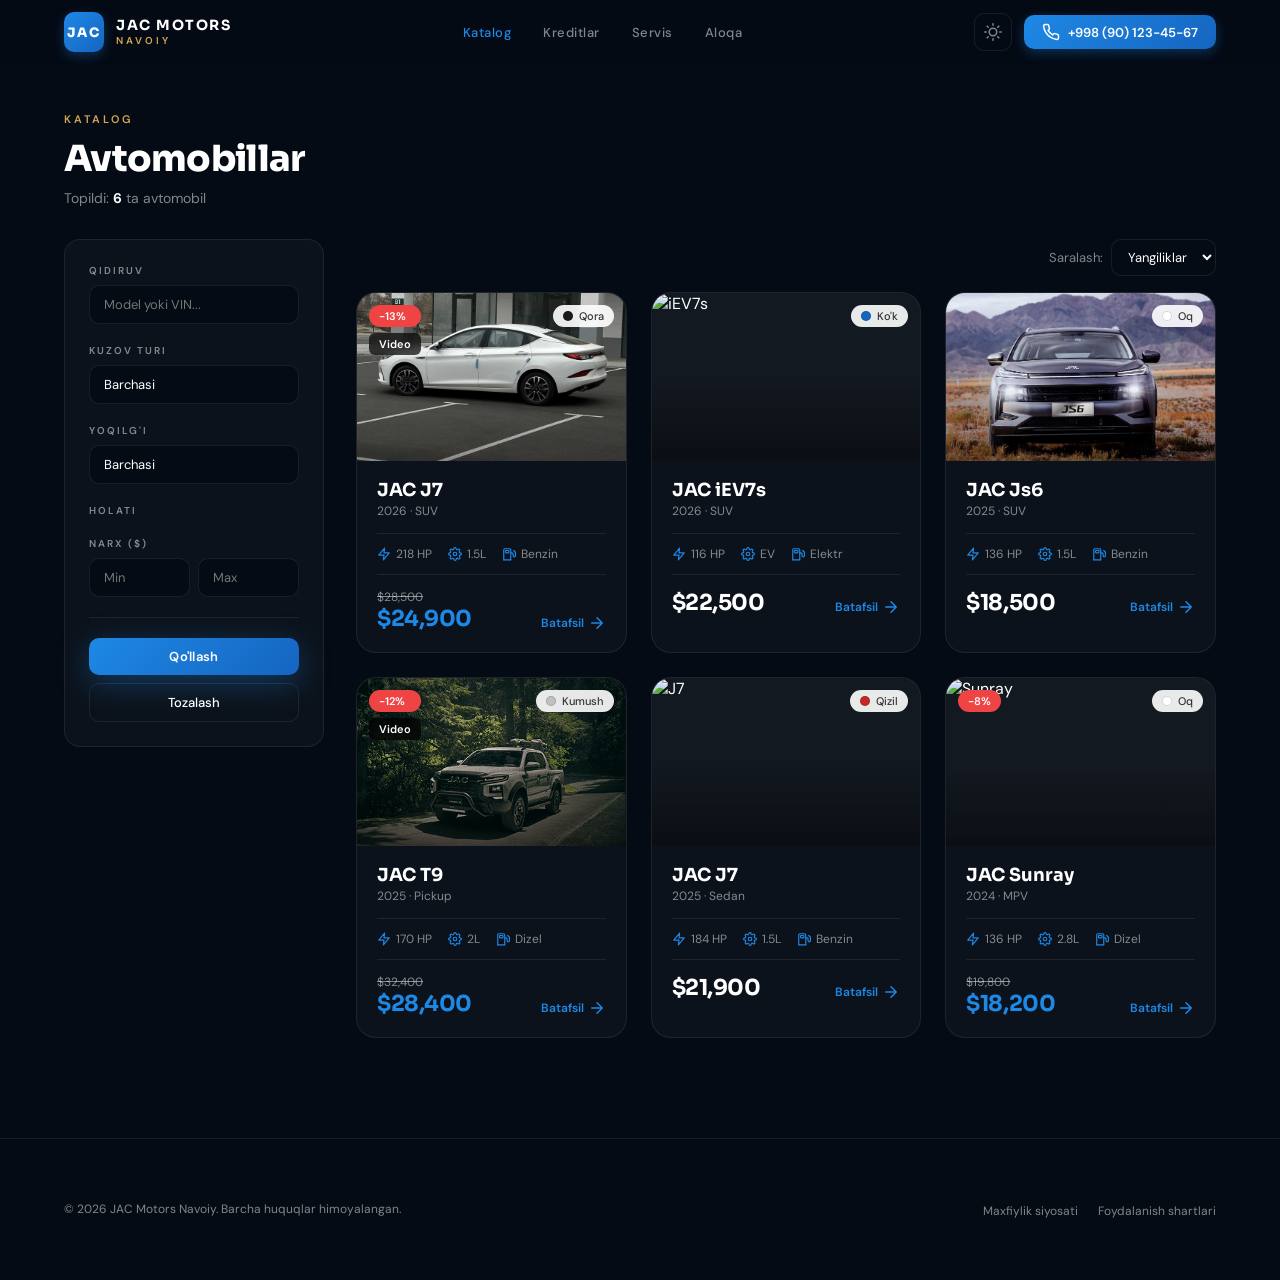
==== catalog.html @ 4b91e2b8 "Initial commit" ====
<!DOCTYPE html>
<html lang="uz">
<head>
  <meta charset="UTF-8">
  <meta name="viewport" content="width=device-width, initial-scale=1.0">
  <title>Katalog — JAC Motors Navoiy</title>
  <link rel="stylesheet" href="assets/css/style.css">
  <script>if(localStorage.getItem('theme')==='light')document.body.classList.add('light');</script>
</head>
<body>

  <nav class="nav" id="nav">
    <div class="container nav-inner">
      <a href="index.html" class="logo"><div class="logo-icon"><span>JAC</span></div><div class="logo-text"><p>JAC MOTORS</p><p>NAVOIY</p></div></a>
      <div class="nav-links"><a href="catalog.html" class="active">Katalog</a><a href="#">Kreditlar</a><a href="#">Servis</a><a href="#">Aloqa</a></div>
      <div class="nav-right">
        <button class="theme-btn" id="theme-btn" onclick="toggleTheme()"></button>
        <a href="tel:+998901234567" class="phone-btn" id="phone-btn"></a>
        <button class="mobile-toggle" onclick="toggleMobileMenu()" id="menu-toggle"></button>
      </div>
    </div>
    <div class="container"><div class="mobile-menu" id="mobile-menu"><a href="catalog.html" class="active">Katalog</a><a href="#">Kreditlar</a><a href="#">Servis</a><a href="#">Aloqa</a></div></div>
  </nav>

  <main style="padding-top:80px">
    <section class="container" style="padding:32px 24px 100px">
      <div class="anim-1">
        <p class="section-label">KATALOG</p>
        <h1 class="section-title">Avtomobillar</h1>
        <p style="font-size:14px;color:var(--text-muted);margin-top:8px">Topildi: <strong style="color:var(--text)" id="total-count">0</strong> ta avtomobil</p>
      </div>

      <div style="display:grid;grid-template-columns:260px 1fr;gap:32px;margin-top:32px" class="anim-2">
        <!-- SIDEBAR -->
        <aside>
          <button class="btn-outline btn-sm btn-block" onclick="toggleFilterPanel()" id="filter-toggle-btn" style="display:none;margin-bottom:16px"></button>

          <form class="filter-panel" id="filter-form" onsubmit="event.preventDefault();applyFilters();">
            <div class="filter-group">
              <label>QIDIRUV</label>
              <input type="text" id="f-search" placeholder="Model yoki VIN..." class="input">
            </div>
            <div class="filter-group">
              <label>KUZOV TURI</label>
              <select id="f-body"><option value="">Barchasi</option><option value="suv">SUV</option><option value="sedan">Sedan</option><option value="pickup">Pickup</option><option value="mpv">MPV</option></select>
            </div>
            <div class="filter-group">
              <label>YOQILG'I</label>
              <select id="f-fuel"><option value="">Barchasi</option><option value="petrol">Benzin</option><option value="diesel">Dizel</option><option value="electric">Elektr</option></select>
            </div>
            <div class="filter-group">
              <label>HOLATI</label>
<!--              <div class="radio-group">-->
<!--                <label><input type="radio" name="cond" value="" checked> Barchasi</label>-->
<!--                <label><input type="radio" name="cond" value="new"> Yangi</label>-->
<!--                <label><input type="radio" name="cond" value="used"> Ishlatilgan</label>-->
<!--              </div>-->
            </div>
            <div class="filter-group">
              <label>NARX ($)</label>
              <div style="display:grid;grid-template-columns:1fr 1fr;gap:8px">
                <input type="number" id="f-min" placeholder="Min">
                <input type="number" id="f-max" placeholder="Max">
              </div>
            </div>
            <hr class="filter-divider">
            <button type="submit" class="btn-primary btn-sm btn-block">Qo'llash</button>
            <button type="button" class="btn-outline btn-sm btn-block" onclick="resetFilters()" style="margin-top:8px">Tozalash</button>
          </form>
        </aside>

        <!-- GRID -->
        <div>
          <div style="display:flex;justify-content:flex-end;margin-bottom:16px">
            <div style="display:flex;align-items:center;gap:8px">
              <span style="font-size:13px;color:var(--text-muted)">Saralash:</span>
              <select id="f-sort" onchange="applyFilters()" style="padding:8px 12px;font-size:13px;border-radius:10px;border:1px solid var(--border);background:var(--bg);color:var(--text);font-family:var(--font-body)">
                <option value="newest">Yangiliklar</option>
                <option value="price_asc">Narx ↑</option>
                <option value="price_desc">Narx ↓</option>
              </select>
            </div>
          </div>
          <div class="cars-grid" id="cars-grid"></div>
          <div class="empty-state" id="empty-state" style="display:none">
            <svg class="icon" style="width:64px;height:64px;color:var(--text-muted);opacity:0.3;margin:0 auto 16px;display:block" viewBox="0 0 24 24" stroke="currentColor" fill="none" stroke-width="1.5" stroke-linecap="round" stroke-linejoin="round"><circle cx="11" cy="11" r="8"/><line x1="21" y1="21" x2="16.65" y2="16.65"/></svg>
            <p style="font-family:var(--font-head);font-size:18px;font-weight:700;margin-bottom:4px">Hech narsa topilmadi</p>
            <p style="font-size:14px;color:var(--text-muted);margin-bottom:24px">Filterlarni o'zgartirib qayta urinib ko'ring</p>
            <button onclick="resetFilters()" class="btn-primary btn-sm">Filterlarni tozalash</button>
          </div>
        </div>
      </div>
    </section>
  </main>

  <footer class="footer">
    <div class="container">
      <div class="footer-bottom" style="margin-top:0;padding-top:0;border:none">
        <p>&copy; 2026 JAC Motors Navoiy. Barcha huquqlar himoyalangan.</p>
        <div><a href="#">Maxfiylik siyosati</a><a href="#">Foydalanish shartlari</a></div>
      </div>
    </div>
  </footer>

  <script src="assets/js/icons.js"></script>
  <script src="assets/js/data.js"></script>
  <script src="assets/js/main.js"></script>
  <script>
    function applyFilters() {
      let filtered = [...CARS];
      const q = document.getElementById('f-search').value.trim().toLowerCase();
      if (q) filtered = filtered.filter(c => c.model.toLowerCase().includes(q) || c.brand.toLowerCase().includes(q) || c.vin.toLowerCase().includes(q));
      const body = document.getElementById('f-body').value;
      if (body) filtered = filtered.filter(c => c.bodySlug === body);
      const fuel = document.getElementById('f-fuel').value;
      if (fuel) filtered = filtered.filter(c => c.fuelSlug === fuel);
      const min = parseInt(document.getElementById('f-min').value) || 0;
      const max = parseInt(document.getElementById('f-max').value) || Infinity;
      filtered = filtered.filter(c => finalPrice(c) >= min && finalPrice(c) <= max);
      const sort = document.getElementById('f-sort').value;
      if (sort === 'price_asc') filtered.sort((a,b) => finalPrice(a) - finalPrice(b));
      else if (sort === 'price_desc') filtered.sort((a,b) => finalPrice(b) - finalPrice(a));
      else filtered.sort((a,b) => b.year - a.year);

      document.getElementById('total-count').textContent = filtered.length;
      const grid = document.getElementById('cars-grid');
      const empty = document.getElementById('empty-state');
      if (filtered.length === 0) { grid.innerHTML = ''; empty.style.display = 'block'; }
      else { empty.style.display = 'none'; grid.innerHTML = filtered.map(renderCarCard).join(''); }
    }
    function resetFilters() {
      document.getElementById('f-search').value = '';
      document.getElementById('f-body').value = '';
      document.getElementById('f-fuel').value = '';
      document.getElementById('f-min').value = '';
      document.getElementById('f-max').value = '';
      document.getElementById('f-sort').value = 'newest';
      applyFilters();
    }
    function toggleFilterPanel() {
      document.getElementById('filter-form').classList.toggle('panel-hidden');
    }

    document.addEventListener('DOMContentLoaded', () => {
      document.getElementById('phone-btn').innerHTML = `${icon('phone')} <span class="phone-text">+998 (90) 123-45-67</span>`;
      document.getElementById('menu-toggle').innerHTML = icon('menu');
      document.getElementById('filter-toggle-btn').innerHTML = `${icon('filter')} Filterlar`;

      // URL params
      const p = new URLSearchParams(location.search);
      if (p.has('body_type')) document.getElementById('f-body').value = p.get('body_type');
      applyFilters();
    });
  </script>
</body>
</html>
---- assets/css/style.css ----
/* ===== JAC Motors Navoiy — Premium Design V2 ===== */
/* Sora (headings) + DM Sans (body) */

@import url('https://fonts.googleapis.com/css2?family=Sora:wght@400;500;600;700;800&family=DM+Sans:ital,wght@0,400;0,500;0,600;0,700;1,400&display=swap');

:root {
  --font-head: 'Sora', sans-serif;
  --font-body: 'DM Sans', sans-serif;
  /* Dark theme (default) */
  --bg: #050B14; --bg2: #0A1628; --card-bg: rgba(255,255,255,0.03);
  --text: #FFFFFF; --text-muted: rgba(255,255,255,0.5);
  --accent: #1E88E5; --accent-light: #64B5F6; --accent-dark: #1565C0;
  --gold: #D4A853; --gold-dim: rgba(212,168,83,0.1);
  --border: rgba(255,255,255,0.08); --img-bg: rgba(255,255,255,0.03);
  --nav-bg: rgba(5,11,20,0.85);
  --danger: #ef4444; --success: #10b981;
}
.light {
  --bg: #F8F9FC; --bg2: #FFFFFF; --card-bg: #FFFFFF;
  --text: #0A1628; --text-muted: rgba(10,22,40,0.5);
  --accent: #1E88E5; --accent-light: #1565C0; --accent-dark: #0D47A1;
  --gold: #B8860B; --gold-dim: rgba(212,168,83,0.12);
  --border: rgba(10,22,40,0.08); --img-bg: #F0F2F5;
  --nav-bg: rgba(255,255,255,0.85);
}

* { margin: 0; padding: 0; box-sizing: border-box; }
html { scroll-behavior: smooth; }
body {
  background: var(--bg); color: var(--text);
  font-family: var(--font-body);
  transition: background 0.4s, color 0.4s;
  min-height: 100vh;
}
a { text-decoration: none; color: inherit; }
img { display: block; max-width: 100%; }
ul { list-style: none; }
button { font-family: var(--font-body); }
::-webkit-scrollbar { width: 6px; }
::-webkit-scrollbar-track { background: transparent; }
::-webkit-scrollbar-thumb { background: rgba(128,128,128,0.3); border-radius: 3px; }

/* === ICON SYSTEM === */
.icon {
  width: 18px; height: 18px; flex-shrink: 0;
  stroke: currentColor; fill: none;
  stroke-width: 2; stroke-linecap: round; stroke-linejoin: round;
}
.icon-sm { width: 14px; height: 14px; }
.icon-md { width: 20px; height: 20px; }
.icon-lg { width: 24px; height: 24px; }

/* === ANIMATIONS === */
@keyframes float { 0%,100% { transform: translateY(0); } 50% { transform: translateY(-8px); } }
@keyframes fadeUp { from { opacity: 0; transform: translateY(30px); } to { opacity: 1; transform: translateY(0); } }
@keyframes fadeRight { from { opacity: 0; transform: translateX(40px); } to { opacity: 1; transform: translateX(0); } }
@keyframes pulseGlow { 0%,100% { box-shadow: 0 0 8px rgba(30,136,229,0.3); } 50% { box-shadow: 0 0 20px rgba(30,136,229,0.6); } }

.reveal { opacity: 0; transform: translateY(30px); transition: all 0.7s cubic-bezier(0.16,1,0.3,1); }
.reveal.visible { opacity: 1; transform: translateY(0); }
.anim-1 { animation: fadeUp 0.8s cubic-bezier(0.16,1,0.3,1) 0s both; }
.anim-2 { animation: fadeUp 0.8s cubic-bezier(0.16,1,0.3,1) 0.1s both; }
.anim-3 { animation: fadeUp 0.8s cubic-bezier(0.16,1,0.3,1) 0.2s both; }
.anim-4 { animation: fadeUp 0.8s cubic-bezier(0.16,1,0.3,1) 0.3s both; }
.anim-5 { animation: fadeUp 0.8s cubic-bezier(0.16,1,0.3,1) 0.5s both; }

/* === LAYOUT === */
.container { max-width: 1200px; margin: 0 auto; padding: 0 24px; }

/* === NAV === */
.nav {
  position: fixed; top: 0; left: 0; right: 0; z-index: 50;
  background: var(--nav-bg); backdrop-filter: blur(20px) saturate(180%);
  -webkit-backdrop-filter: blur(20px) saturate(180%);
  border-bottom: 1px solid transparent; transition: border-color 0.3s;
}
.nav.scrolled { border-bottom-color: var(--border); }
.nav-inner { display: flex; justify-content: space-between; align-items: center; height: 64px; }
.logo { display: flex; align-items: center; gap: 12px; }
.logo-icon {
  width: 40px; height: 40px; border-radius: 10px;
  background: linear-gradient(135deg, var(--accent), var(--accent-dark));
  display: flex; align-items: center; justify-content: center;
  box-shadow: 0 4px 12px rgba(30,136,229,0.3);
}
.logo-icon span { color: #fff; font-family: var(--font-head); font-weight: 800; font-size: 13px; letter-spacing: 2px; }
.logo-text p:first-child { font-family: var(--font-head); font-size: 14px; font-weight: 700; letter-spacing: 1.5px; line-height: 1.2; }
.logo-text p:last-child { font-size: 10px; letter-spacing: 3px; color: var(--gold); font-weight: 600; }
.nav-links { display: flex; gap: 32px; }
.nav-links a { font-size: 13px; font-weight: 500; color: var(--text-muted); transition: color 0.2s; letter-spacing: 0.5px; }
.nav-links a:hover, .nav-links a.active { color: var(--accent); }
.nav-right { display: flex; align-items: center; gap: 12px; }
.theme-btn {
  width: 38px; height: 38px; border-radius: 10px; border: 1px solid var(--border);
  background: transparent; cursor: pointer; color: var(--text-muted);
  display: flex; align-items: center; justify-content: center; transition: all 0.2s;
}
.theme-btn:hover { background: var(--border); color: var(--text); }
.phone-btn {
  display: inline-flex; align-items: center; gap: 8px;
  padding: 8px 18px; border-radius: 10px;
  background: linear-gradient(135deg, var(--accent), var(--accent-dark));
  color: #fff; font-size: 13px; font-weight: 600;
  box-shadow: 0 4px 12px rgba(30,136,229,0.3); transition: all 0.2s;
}
.phone-btn:hover { box-shadow: 0 6px 20px rgba(30,136,229,0.4); transform: translateY(-1px); }

.badge-video {
  display: inline-flex;
  align-items: center;
  gap: 4px;
  background: rgba(0, 0, 0, 0.7);
  color: #fff;
  font-size: 11px;
  font-weight: 600;
  padding: 4px 10px;
  border-radius: 6px;
  backdrop-filter: blur(4px);
}

.badge-video svg {
  width: 12px;
  height: 12px;
}

#main-media {
  width: 100%;
  height: 100%;
}

#main-media img,
#main-media video {
  border-radius: inherit;
}

/* Video thumbnail overlay */
.thumb-video-wrap {
  position: relative;
  width: 100%;
  height: 100%;
}

.thumb-play {
  position: absolute;
  inset: 0;
  display: flex;
  align-items: center;
  justify-content: center;
  background: rgba(0, 0, 0, 0.45);
  border-radius: inherit;
  color: #fff;
  transition: background 0.2s;
}

.thumb-play svg {
  width: 18px;
  height: 18px;
}

.thumb:hover .thumb-play {
  background: rgba(0, 0, 0, 0.3);
}

/* Mobile menu */
.mobile-toggle { display: none; width: 38px; height: 38px; border-radius: 10px; border: 1px solid var(--border); background: transparent; cursor: pointer; color: var(--text); align-items: center; justify-content: center; }
.mobile-menu { display: none; padding: 0 0 16px; }
.mobile-menu a { display: block; padding: 10px 0; font-size: 14px; color: var(--text-muted); border-bottom: 1px solid var(--border); }
.mobile-menu a.active { color: var(--accent); }
.mobile-menu.open { display: block; }

/* === BUTTONS === */
.btn-primary {
  display: inline-flex; align-items: center; gap: 10px;
  padding: 14px 28px; border-radius: 12px; border: none;
  background: linear-gradient(135deg, var(--accent), var(--accent-dark));
  color: #fff; font-size: 14px; font-weight: 600; cursor: pointer;
  font-family: var(--font-body); letter-spacing: 0.3px;
  box-shadow: 0 8px 32px rgba(30,136,229,0.35); transition: all 0.3s;
}
.btn-primary:hover { box-shadow: 0 12px 40px rgba(30,136,229,0.45); transform: translateY(-2px); }
.btn-outline {
  display: inline-flex; align-items: center; gap: 8px;
  padding: 14px 28px; border-radius: 12px;
  border: 1px solid var(--border); background: transparent;
  color: var(--text); font-size: 14px; font-weight: 500; cursor: pointer;
  font-family: var(--font-body); transition: all 0.2s;
}
.btn-outline:hover { background: var(--border); }
.btn-sm { padding: 10px 20px; font-size: 13px; border-radius: 10px; }
.btn-block { width: 100%; justify-content: center; }

/* === SECTION LABELS === */
.section-label { font-size: 11px; letter-spacing: 3px; color: var(--gold); font-weight: 600; margin-bottom: 10px; font-family: var(--font-body); }
.section-title { font-family: var(--font-head); font-size: 36px; font-weight: 800; letter-spacing: -0.02em; }

/* === HERO === */
.hero { position: relative; min-height: 92vh; display: flex; align-items: center; overflow: hidden; padding-top: 80px; }
.hero-grid { display: grid; grid-template-columns: 1fr 1fr; gap: 60px; align-items: center; }
.hero-badge {
  display: inline-flex; align-items: center; gap: 8px;
  padding: 6px 14px; border-radius: 30px;
  background: var(--gold-dim); border: 1px solid rgba(212,168,83,0.2); margin-bottom: 24px;
}
.hero-badge .dot { width: 6px; height: 6px; border-radius: 50%; background: var(--gold); animation: pulseGlow 2s ease-in-out infinite; }
.hero-badge span { font-size: 11px; font-weight: 600; letter-spacing: 2px; color: var(--gold); }
.hero h1 { font-family: var(--font-head); font-size: clamp(36px,5vw,56px); font-weight: 800; line-height: 1.05; letter-spacing: -0.03em; }
.hero h1 .gradient { background: linear-gradient(135deg, var(--accent), var(--accent-light)); -webkit-background-clip: text; -webkit-text-fill-color: transparent; }
.hero-desc { font-size: 17px; line-height: 1.7; color: var(--text-muted); max-width: 420px; margin-top: 20px; }
.hero-buttons { display: flex; gap: 12px; margin-top: 36px; flex-wrap: wrap; }
.hero-stats { display: flex; gap: 40px; margin-top: 50px; padding-top: 28px; border-top: 1px solid var(--border); }
.hero-stats .stat-val { font-family: var(--font-head); font-size: 32px; font-weight: 800; letter-spacing: -0.02em; line-height: 1; }
.hero-stats .stat-lbl { font-size: 10px; letter-spacing: 2px; color: var(--text-muted); margin-top: 6px; font-weight: 500; }
.hero-image {
  position: relative; border-radius: 24px; overflow: hidden;
  box-shadow: 0 32px 80px rgba(0,0,0,0.3);
  animation: fadeRight 1s cubic-bezier(0.16,1,0.3,1) 0.3s both;
}
.hero-image img { width: 100%; aspect-ratio: 4/3; object-fit: cover; }
.hero-image .overlay { position: absolute; inset: 0; background: linear-gradient(to top, rgba(0,0,0,0.7) 0%, transparent 50%); }
.hero-image .info { position: absolute; bottom: 24px; left: 24px; right: 24px; }
.hero-image .info .tag { font-size: 10px; letter-spacing: 3px; color: var(--gold); font-weight: 600; margin-bottom: 6px; }
.hero-image .info h3 { font-family: var(--font-head); font-size: 26px; font-weight: 700; color: #fff; margin-bottom: 4px; }
.hero-image .info .price-row { display: flex; align-items: center; gap: 12px; }
.hero-image .info .price-new { font-size: 22px; font-weight: 700; color: #fff; font-family: var(--font-head); }
.hero-image .info .price-old { font-size: 13px; color: rgba(255,255,255,0.5); text-decoration: line-through; }
.hero-image .info .disc-badge { padding: 3px 10px; background: var(--danger); color: #fff; font-size: 11px; font-weight: 600; border-radius: 20px; }
.hero-orb { position: absolute; border-radius: 50%; filter: blur(60px); pointer-events: none; animation: float 8s ease-in-out infinite; }
.hero-orb-1 { top: 10%; right: -5%; width: 500px; height: 500px; background: radial-gradient(circle, rgba(30,136,229,0.08) 0%, transparent 70%); }
.hero-orb-2 { bottom: 5%; left: 10%; width: 300px; height: 300px; background: radial-gradient(circle, rgba(212,168,83,0.06) 0%, transparent 70%); animation-delay: 2s; filter: blur(40px); }
.noise-overlay {
  position: absolute; inset: 0; opacity: 0.03; pointer-events: none;
  background-image: url("data:image/svg+xml,%3Csvg viewBox='0 0 256 256' xmlns='http://www.w3.org/2000/svg'%3E%3Cfilter id='n'%3E%3CfeTurbulence type='fractalNoise' baseFrequency='0.9' numOctaves='4' stitchTiles='stitch'/%3E%3C/filter%3E%3Crect width='100%25' height='100%25' filter='url(%23n)' opacity='1'/%3E%3C/svg%3E");
  background-size: 128px;
}
.hero-corner { position: absolute; top: -12px; right: -12px; width: 80px; height: 80px; border-radius: 20px; border: 2px solid var(--accent); opacity: 0.15; transform: rotate(15deg); }

/* === CATEGORY CARDS === */
.cat-grid { display: grid; grid-template-columns: repeat(4, 1fr); gap: 16px; }
.cat-card {
  padding: 24px; border-radius: 16px; cursor: pointer;
  border: 1px solid var(--border); background: var(--card-bg); transition: all 0.3s ease;
}
.cat-card:hover { border-color: var(--accent); transform: translateY(-4px); }
.cat-icon {
  width: 48px; height: 48px; border-radius: 12px; margin-bottom: 14px;
  background: rgba(30,136,229,0.08); color: var(--accent);
  display: flex; align-items: center; justify-content: center; transition: transform 0.3s;
}
.cat-card:hover .cat-icon { transform: scale(1.1); }
.cat-card h3 { font-family: var(--font-head); font-size: 16px; font-weight: 700; margin-bottom: 4px; }
.cat-card p { font-size: 12px; color: var(--text-muted); }

/* === CAR CARDS === */
.cars-grid { display: grid; grid-template-columns: repeat(3, 1fr); gap: 24px; }
.car-card {
  border-radius: 20px; overflow: hidden; cursor: pointer;
  border: 1px solid var(--border); background: var(--card-bg);
  transition: all 0.4s cubic-bezier(0.16,1,0.3,1);
}
.car-card:hover { border-color: var(--accent); transform: translateY(-6px); box-shadow: 0 20px 60px rgba(30,136,229,0.15); }
.car-card .img-wrap { position: relative; aspect-ratio: 16/10; overflow: hidden; background: var(--img-bg); }
.car-card .img-wrap img { width: 100%; height: 100%; object-fit: cover; transition: transform 0.7s cubic-bezier(0.16,1,0.3,1); }
.car-card:hover .img-wrap img { transform: scale(1.08); }
.car-card .img-grad { position: absolute; inset: 0; background: linear-gradient(to top, rgba(0,0,0,0.4) 0%, transparent 50%); pointer-events: none; }
.car-card .badges { position: absolute; top: 12px; left: 12px; display: flex; flex-direction: column; gap: 6px; }
.badge-disc { padding: 4px 10px; background: var(--danger); color: #fff; font-size: 11px; font-weight: 600; border-radius: 20px; font-family: var(--font-body); }
.badge-body { padding: 4px 10px; background: rgba(255,255,255,0.9); backdrop-filter: blur(8px); color: #1a1a1a; font-size: 11px; font-weight: 500; border-radius: 20px; font-family: var(--font-body); }
.badge-new { padding: 4px 10px; background: rgba(16,185,129,0.9); color: #fff; font-size: 11px; font-weight: 600; border-radius: 20px; font-family: var(--font-body); }
.car-card .color-dot { position: absolute; top: 12px; right: 12px; display: flex; align-items: center; gap: 6px; padding: 4px 10px; background: rgba(255,255,255,0.9); backdrop-filter: blur(8px); border-radius: 20px; }
.car-card .color-dot .dot { width: 10px; height: 10px; border-radius: 50%; border: 1px solid rgba(0,0,0,0.15); }
.car-card .color-dot .name { font-size: 11px; font-weight: 500; color: #333; }
.car-card .card-body { padding: 18px 20px 20px; }
.car-card .card-body h3 { font-family: var(--font-head); font-size: 18px; font-weight: 700; }
.car-card .meta { font-size: 12px; color: var(--text-muted); margin-top: 2px; }
.car-card .specs { display: flex; gap: 16px; margin: 14px 0; padding: 12px 0; border-top: 1px solid var(--border); border-bottom: 1px solid var(--border); }
.car-card .specs span { font-size: 12px; color: var(--text-muted); display: flex; align-items: center; gap: 5px; }
.car-card .specs .icon { width: 14px; height: 14px; color: var(--accent); }
.car-card .price-row { display: flex; justify-content: space-between; align-items: flex-end; }
.car-card .old-price { font-size: 12px; color: var(--text-muted); text-decoration: line-through; margin: 0; }
.car-card .final-price { font-size: 22px; font-weight: 700; font-family: var(--font-head); letter-spacing: -0.02em; margin: 0; }
.car-card .final-price.discounted { color: var(--accent); }
.car-card .detail-link { font-size: 12px; color: var(--accent); font-weight: 600; display: flex; align-items: center; gap: 4px; transition: transform 0.3s; }
.car-card:hover .detail-link { transform: translateX(4px); }

/* === CTA === */
.cta {
  position: relative; border-radius: 24px; overflow: hidden;
  padding: 64px 48px; text-align: center;
  background: linear-gradient(135deg, var(--accent), #0D47A1);
}
.cta-pattern {
  position: absolute; inset: 0; opacity: 0.06;
  background-image: url("data:image/svg+xml,%3Csvg width='60' height='60' viewBox='0 0 60 60' xmlns='http://www.w3.org/2000/svg'%3E%3Cpath d='M54.627 0l.83.828-1.415 1.415L51.8 0h2.827zM5.373 0l-.83.828L5.96 2.243 8.2 0H5.374zM48.97 0l3.657 3.657-1.414 1.414L46.143 0h2.828zM11.03 0L7.372 3.657 8.787 5.07 13.857 0H11.03z' fill='%23ffffff' fill-rule='evenodd'/%3E%3C/svg%3E");
}
.cta h2 { font-family: var(--font-head); font-size: 36px; font-weight: 800; color: #fff; margin-bottom: 12px; position: relative; }
.cta p { font-size: 16px; color: rgba(255,255,255,0.8); max-width: 500px; margin: 0 auto 32px; line-height: 1.6; position: relative; }
.cta-btn {
  display: inline-flex; align-items: center; gap: 10px;
  padding: 14px 32px; border-radius: 12px;
  background: #fff; color: var(--accent);
  font-size: 15px; font-weight: 700;
  box-shadow: 0 8px 32px rgba(0,0,0,0.2); position: relative; transition: all 0.2s;
}
.cta-btn:hover { transform: translateY(-2px); box-shadow: 0 12px 40px rgba(0,0,0,0.3); }

/* === FOOTER === */
.footer { border-top: 1px solid var(--border); padding: 60px 0; }
.footer-grid { display: grid; grid-template-columns: 2fr 1fr 1fr 1.5fr; gap: 48px; }
.footer h4 { font-size: 10px; letter-spacing: 2.5px; color: var(--text-muted); margin-bottom: 20px; font-weight: 600; }
.footer li { margin-bottom: 10px; }
.footer li a { font-size: 13px; color: var(--text-muted); transition: color 0.2s; }
.footer li a:hover { color: var(--accent); }
.footer-contact li { display: flex; align-items: center; gap: 10px; margin-bottom: 12px; font-size: 13px; color: var(--text-muted); }
.footer-contact .icon { color: var(--accent); width: 16px; height: 16px; }
.footer-bottom {
  margin-top: 48px; padding-top: 24px; border-top: 1px solid var(--border);
  display: flex; justify-content: space-between; align-items: center; flex-wrap: wrap; gap: 12px;
}
.footer-bottom p { font-size: 12px; color: var(--text-muted); }
.footer-bottom a { font-size: 12px; color: var(--text-muted); margin-left: 20px; transition: color 0.2s; }
.footer-bottom a:hover { color: var(--accent); }

/* === FILTER (CATALOG) === */
.filter-panel {
  background: var(--card-bg); border: 1px solid var(--border); border-radius: 16px;
  padding: 24px; position: sticky; top: 80px;
}
.filter-panel label { display: block; font-size: 10px; letter-spacing: 2px; color: var(--text-muted); font-weight: 600; margin-bottom: 8px; }
.filter-panel select, .filter-panel input[type="text"], .filter-panel input[type="number"] {
  width: 100%; padding: 10px 14px; font-size: 13px; border-radius: 10px;
  border: 1px solid var(--border); background: var(--bg);
  color: var(--text); font-family: var(--font-body); transition: border-color 0.2s;
  -webkit-appearance: none;
}
.filter-panel select:focus, .filter-panel input:focus { border-color: var(--accent); outline: none; box-shadow: 0 0 0 3px rgba(30,136,229,0.1); }
.filter-group { margin-bottom: 20px; }
.filter-divider { border: none; border-top: 1px solid var(--border); margin: 20px 0; }
.radio-group { display: flex; gap: 8px; flex-wrap: wrap; }
.radio-group label { display: flex; align-items: center; gap: 6px; cursor: pointer; font-size: 13px; color: var(--text); letter-spacing: 0; font-weight: 400; margin-bottom: 0; }
.radio-group input { accent-color: var(--accent); }

/* === DETAIL PAGE === */
.breadcrumb { display: flex; align-items: center; gap: 8px; font-size: 13px; color: var(--text-muted); margin-bottom: 24px; }
.breadcrumb a:hover { color: var(--accent); }
.breadcrumb .sep { opacity: 0.3; }
.gallery { position: relative; border-radius: 24px; overflow: hidden; background: var(--img-bg); }
.gallery img { width: 100%; aspect-ratio: 16/10; object-fit: cover; }
.gallery-btn {
  position: absolute; top: 50%; transform: translateY(-50%);
  width: 44px; height: 44px; border-radius: 50%;
  background: rgba(255,255,255,0.9); border: none; cursor: pointer;
  display: flex; align-items: center; justify-content: center;
  box-shadow: 0 4px 12px rgba(0,0,0,0.15); transition: all 0.2s; color: #1a1a1a;
}
.gallery-btn:hover { background: #fff; transform: translateY(-50%) scale(1.05); }
.gallery-btn.prev { left: 16px; }
.gallery-btn.next { right: 16px; }
.thumbs { display: grid; gap: 8px; margin-top: 8px; }
.thumb {
  aspect-ratio: 4/3; border-radius: 10px; overflow: hidden; cursor: pointer;
  opacity: 0.5; transition: all 0.2s; border: 2px solid transparent;
}
.thumb.active { opacity: 1; border-color: var(--accent); }
.thumb:hover { opacity: 0.8; }
.thumb img { width: 100%; height: 100%; object-fit: cover; }

.info-card { background: var(--card-bg); border: 1px solid var(--border); border-radius: 20px; padding: 28px; }
.spec-table { width: 100%; }
.spec-table tr { border-bottom: 1px solid var(--border); }
.spec-table tr:last-child { border: none; }
.spec-table td { padding: 12px 0; font-size: 14px; }
.spec-table td:first-child { color: var(--text-muted); }
.spec-table td:last-child { font-weight: 600; text-align: right; }

.feature-card { background: var(--card-bg); border: 1px solid var(--border); border-radius: 16px; padding: 24px; }
.feature-card h3 { font-size: 11px; letter-spacing: 2px; color: var(--accent); font-weight: 600; margin-bottom: 16px; }
.feature-item { display: flex; align-items: center; gap: 10px; font-size: 14px; margin-bottom: 10px; }
.feature-item .icon { color: var(--accent); width: 16px; height: 16px; }

/* === EMPTY STATE === */
.empty-state { text-align: center; padding: 80px 20px; background: var(--card-bg); border: 1px solid var(--border); border-radius: 20px; }
.empty-state .icon { width: 64px; height: 64px; color: var(--text-muted); opacity: 0.3; margin: 0 auto 16px; }

/* === RESPONSIVE === */
@media (max-width: 1024px) {
  .hero-grid { grid-template-columns: 1fr; gap: 40px; }
  .cars-grid { grid-template-columns: repeat(2, 1fr); }
  .cat-grid { grid-template-columns: repeat(2, 1fr); }
  .footer-grid { grid-template-columns: 1fr 1fr; gap: 32px; }
  .nav-links { display: none; }
  .mobile-toggle { display: flex; }
}
@media (max-width: 640px) {
  .cars-grid { grid-template-columns: 1fr; }
  .cat-grid { grid-template-columns: 1fr 1fr; }
  .hero-stats { gap: 24px; }
  .hero-stats .stat-val { font-size: 24px; }
  .section-title { font-size: 28px; }
  .cta { padding: 40px 24px; }
  .cta h2 { font-size: 26px; }
  .footer-grid { grid-template-columns: 1fr; gap: 32px; }
  .phone-btn .phone-text { display: none; }
}
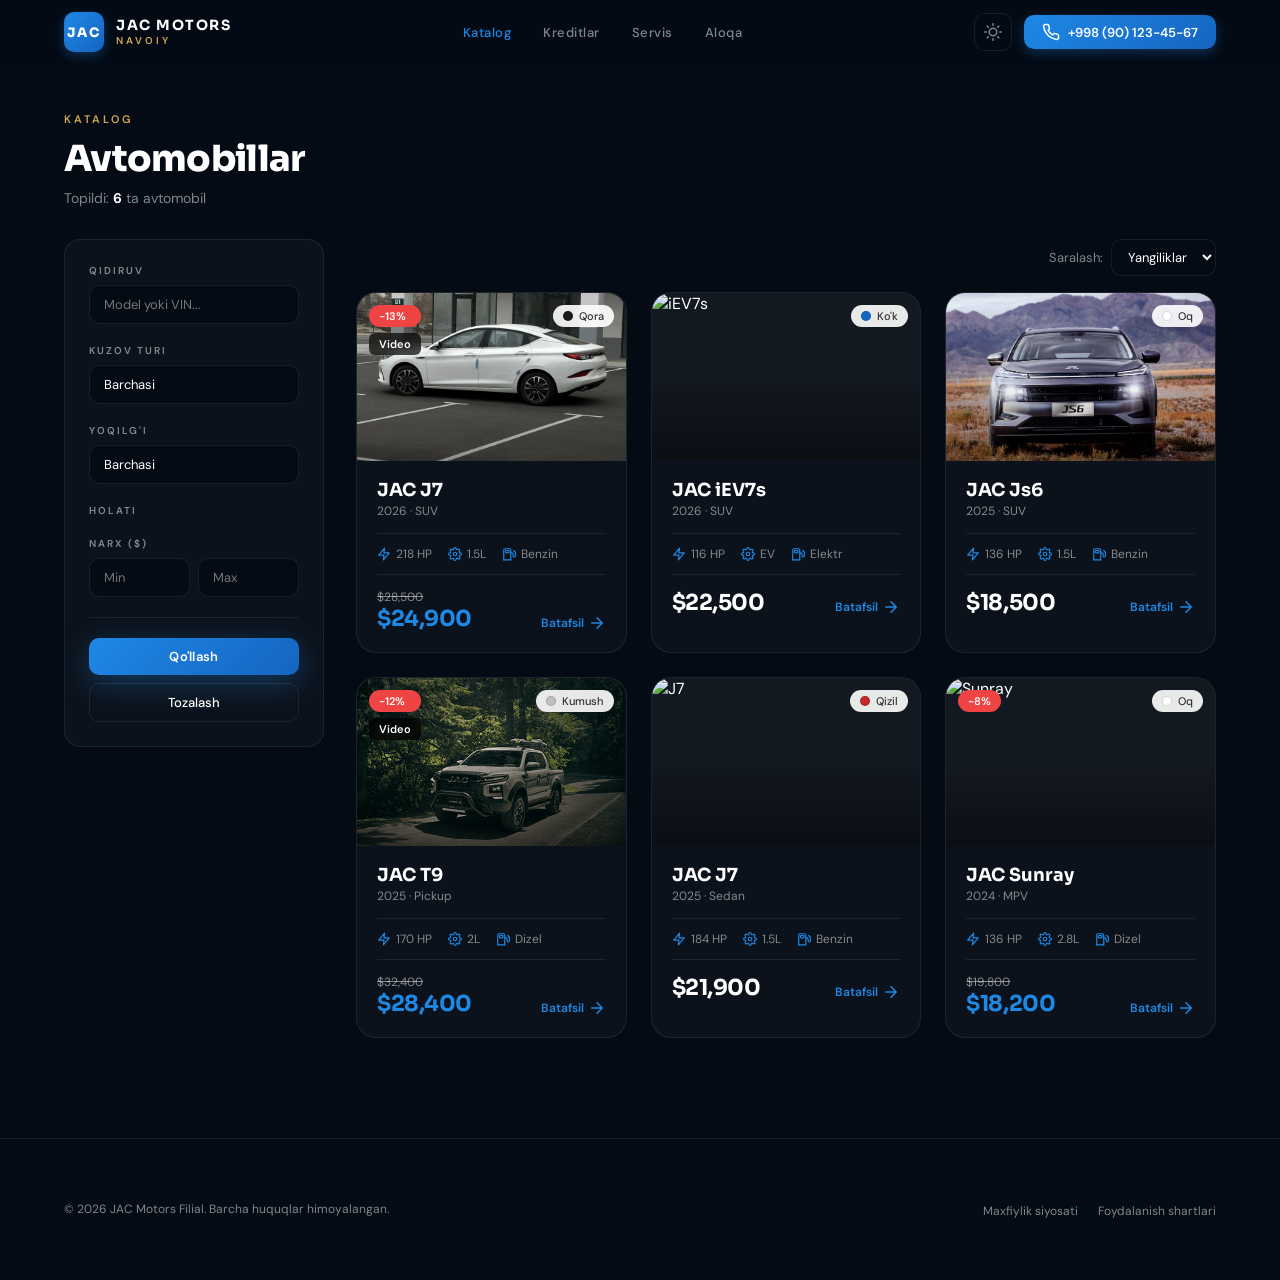
==== commit 7f0e41ef: "Commited" ====
--- a/catalog.html
+++ b/catalog.html
@@ -3,7 +3,7 @@
 <head>
   <meta charset="UTF-8">
   <meta name="viewport" content="width=device-width, initial-scale=1.0">
-  <title>Katalog — JAC Motors Navoiy</title>
+  <title>Katalog — JAC Motors Filial</title>
   <link rel="stylesheet" href="assets/css/style.css">
   <script>if(localStorage.getItem('theme')==='light')document.body.classList.add('light');</script>
 </head>
@@ -30,7 +30,8 @@
         <p style="font-size:14px;color:var(--text-muted);margin-top:8px">Topildi: <strong style="color:var(--text)" id="total-count">0</strong> ta avtomobil</p>
       </div>
 
-      <div style="display:grid;grid-template-columns:260px 1fr;gap:32px;margin-top:32px" class="anim-2">
+      <!-- inline grid o'rniga .catalog-layout class -->
+      <div class="catalog-layout anim-2">
         <!-- SIDEBAR -->
         <aside>
           <button class="btn-outline btn-sm btn-block" onclick="toggleFilterPanel()" id="filter-toggle-btn" style="display:none;margin-bottom:16px"></button>
@@ -50,11 +51,6 @@
             </div>
             <div class="filter-group">
               <label>HOLATI</label>
-<!--              <div class="radio-group">-->
-<!--                <label><input type="radio" name="cond" value="" checked> Barchasi</label>-->
-<!--                <label><input type="radio" name="cond" value="new"> Yangi</label>-->
-<!--                <label><input type="radio" name="cond" value="used"> Ishlatilgan</label>-->
-<!--              </div>-->
             </div>
             <div class="filter-group">
               <label>NARX ($)</label>
@@ -96,7 +92,7 @@
   <footer class="footer">
     <div class="container">
       <div class="footer-bottom" style="margin-top:0;padding-top:0;border:none">
-        <p>&copy; 2026 JAC Motors Navoiy. Barcha huquqlar himoyalangan.</p>
+        <p>&copy; 2026 JAC Motors Filial. Barcha huquqlar himoyalangan.</p>
         <div><a href="#">Maxfiylik siyosati</a><a href="#">Foydalanish shartlari</a></div>
       </div>
     </div>
@@ -146,11 +142,10 @@
       document.getElementById('menu-toggle').innerHTML = icon('menu');
       document.getElementById('filter-toggle-btn').innerHTML = `${icon('filter')} Filterlar`;
 
-      // URL params
       const p = new URLSearchParams(location.search);
       if (p.has('body_type')) document.getElementById('f-body').value = p.get('body_type');
       applyFilters();
     });
   </script>
 </body>
-</html>
+</html>
--- a/assets/css/style.css
+++ b/assets/css/style.css
@@ -381,6 +381,245 @@
 .empty-state { text-align: center; padding: 80px 20px; background: var(--card-bg); border: 1px solid var(--border); border-radius: 20px; }
 .empty-state .icon { width: 64px; height: 64px; color: var(--text-muted); opacity: 0.3; margin: 0 auto 16px; }
 
+/* ==========================================================
+   CATALOG & DETAIL — Layout classes + Responsive
+   style.css fayliga qo'shing
+   ========================================================== */
+
+/* --- Layout classes (inline style o'rniga) --- */
+.catalog-layout {
+  display: grid;
+  grid-template-columns: 260px 1fr;
+  gap: 32px;
+  margin-top: 32px;
+}
+
+.detail-layout {
+  display: grid;
+  grid-template-columns: 1fr 380px;
+  gap: 32px;
+  margin-bottom: 48px;
+}
+
+.specs-layout {
+  display: grid;
+  grid-template-columns: 1fr 1fr;
+  gap: 24px;
+  margin-bottom: 48px;
+}
+
+
+/* ============================
+   TABLET — max-width: 1024px
+   ============================ */
+@media (max-width: 1024px) {
+
+  /* CATALOG: sidebar ustiga, grid pastga */
+  .catalog-layout {
+    grid-template-columns: 1fr;
+    gap: 24px;
+  }
+
+  /* Filter panel — mobileda yashirish/ko'rsatish toggle */
+  #filter-toggle-btn {
+    display: flex !important;       /* HTML da display:none edi */
+  }
+
+  .filter-panel {
+    position: static;
+  }
+
+  /* Yashirish holati */
+  .filter-panel.panel-hidden {
+    display: none;
+  }
+
+  /* DETAIL: gallery to'liq kenglikda, sidebar pastda */
+  .detail-layout {
+    grid-template-columns: 1fr;
+    gap: 24px;
+  }
+
+  /* Sidebar info-card — mobilda to'liq kenglik */
+  .detail-layout > aside {
+    display: grid;
+    grid-template-columns: 1fr 1fr;
+    gap: 16px;
+  }
+
+  /* Specs + description yonma-yon qoladi tabletda */
+  .specs-layout {
+    grid-template-columns: 1fr 1fr;
+  }
+
+  .thumbs {
+    grid-template-columns: repeat(5, 1fr) !important;
+  }
+}
+
+
+/* ============================
+   MOBILE — max-width: 640px
+   ============================ */
+@media (max-width: 640px) {
+
+  /* ---- CATALOG ---- */
+  .catalog-layout {
+    gap: 16px;
+  }
+
+  .filter-panel {
+    padding: 16px;
+    border-radius: 12px;
+  }
+
+  /* Filtrdagi elementlar kattaroq tap target */
+  .filter-panel select,
+  .filter-panel input[type="text"],
+  .filter-panel input[type="number"] {
+    padding: 12px 14px;
+    font-size: 14px;
+  }
+
+  /* Narx inputlari ustma-ust bo'lmasin */
+  .filter-panel .filter-group div[style*="grid-template-columns: 1fr 1fr"] {
+    grid-template-columns: 1fr 1fr;
+  }
+
+  /* Sort dropdown to'liq kenglik */
+  #f-sort {
+    width: 100%;
+  }
+
+  /* ---- DETAIL ---- */
+  .detail-layout > aside {
+    grid-template-columns: 1fr;   /* sidebar cardlar ustma-ust */
+  }
+
+  .specs-layout {
+    grid-template-columns: 1fr;   /* specs va description ustma-ust */
+    gap: 16px;
+  }
+
+  /* Gallery */
+  .gallery {
+    border-radius: 14px;
+  }
+
+  .gallery-btn {
+    width: 36px;
+    height: 36px;
+  }
+  .gallery-btn.prev { left: 8px; }
+  .gallery-btn.next { right: 8px; }
+
+  .thumbs {
+    grid-template-columns: repeat(4, 1fr) !important;
+    gap: 6px;
+  }
+
+  .thumb {
+    border-radius: 8px;
+  }
+
+  /* Info card — padding kamaytirish */
+  .info-card {
+    padding: 18px;
+    border-radius: 14px;
+  }
+
+  /* Detail page da car name */
+  #car-name {
+    font-size: 22px !important;
+  }
+
+  /* Narx font-size */
+  #price-box p[style*="font-size:32px"] {
+    font-size: 26px !important;
+  }
+
+  /* Spec table */
+  .spec-table td {
+    padding: 10px 0;
+    font-size: 13px;
+  }
+
+  .spec-table td:first-child {
+    max-width: 130px;
+  }
+
+  /* Feature cards */
+  #features-grid {
+    grid-template-columns: 1fr !important;  /* inline minmax override */
+  }
+
+  .feature-card {
+    padding: 18px;
+    border-radius: 12px;
+  }
+
+  .feature-item {
+    font-size: 13px;
+    gap: 8px;
+  }
+
+  /* Breadcrumb scroll */
+  .breadcrumb {
+    font-size: 12px;
+    gap: 6px;
+    margin-bottom: 16px;
+    overflow-x: auto;
+    white-space: nowrap;
+    -webkit-overflow-scrolling: touch;
+    scrollbar-width: none;          /* Firefox */
+  }
+  .breadcrumb::-webkit-scrollbar {
+    display: none;                   /* Chrome/Safari */
+  }
+
+  /* CTA buttonlar — to'liq kenglik */
+  .detail-layout .btn-primary,
+  .detail-layout .btn-outline {
+    justify-content: center;
+  }
+
+  /* Empty state */
+  .empty-state {
+    padding: 48px 16px;
+    border-radius: 14px;
+  }
+
+  /* Related mashinalat 1 ustun (cars-grid allaqachon 1fr 640px da) */
+}
+
+
+/* ============================
+   KICHIK EKRANLAR — max-width: 380px
+   ============================ */
+@media (max-width: 380px) {
+
+  .container {
+    padding: 0 16px;
+  }
+
+  .thumbs {
+    grid-template-columns: repeat(3, 1fr) !important;
+  }
+
+  #car-name {
+    font-size: 20px !important;
+  }
+
+  .spec-table td {
+    font-size: 12px;
+    padding: 8px 0;
+  }
+
+  .section-title {
+    font-size: 24px;
+  }
+}
+
 /* === RESPONSIVE === */
 @media (max-width: 1024px) {
   .hero-grid { grid-template-columns: 1fr; gap: 40px; }
